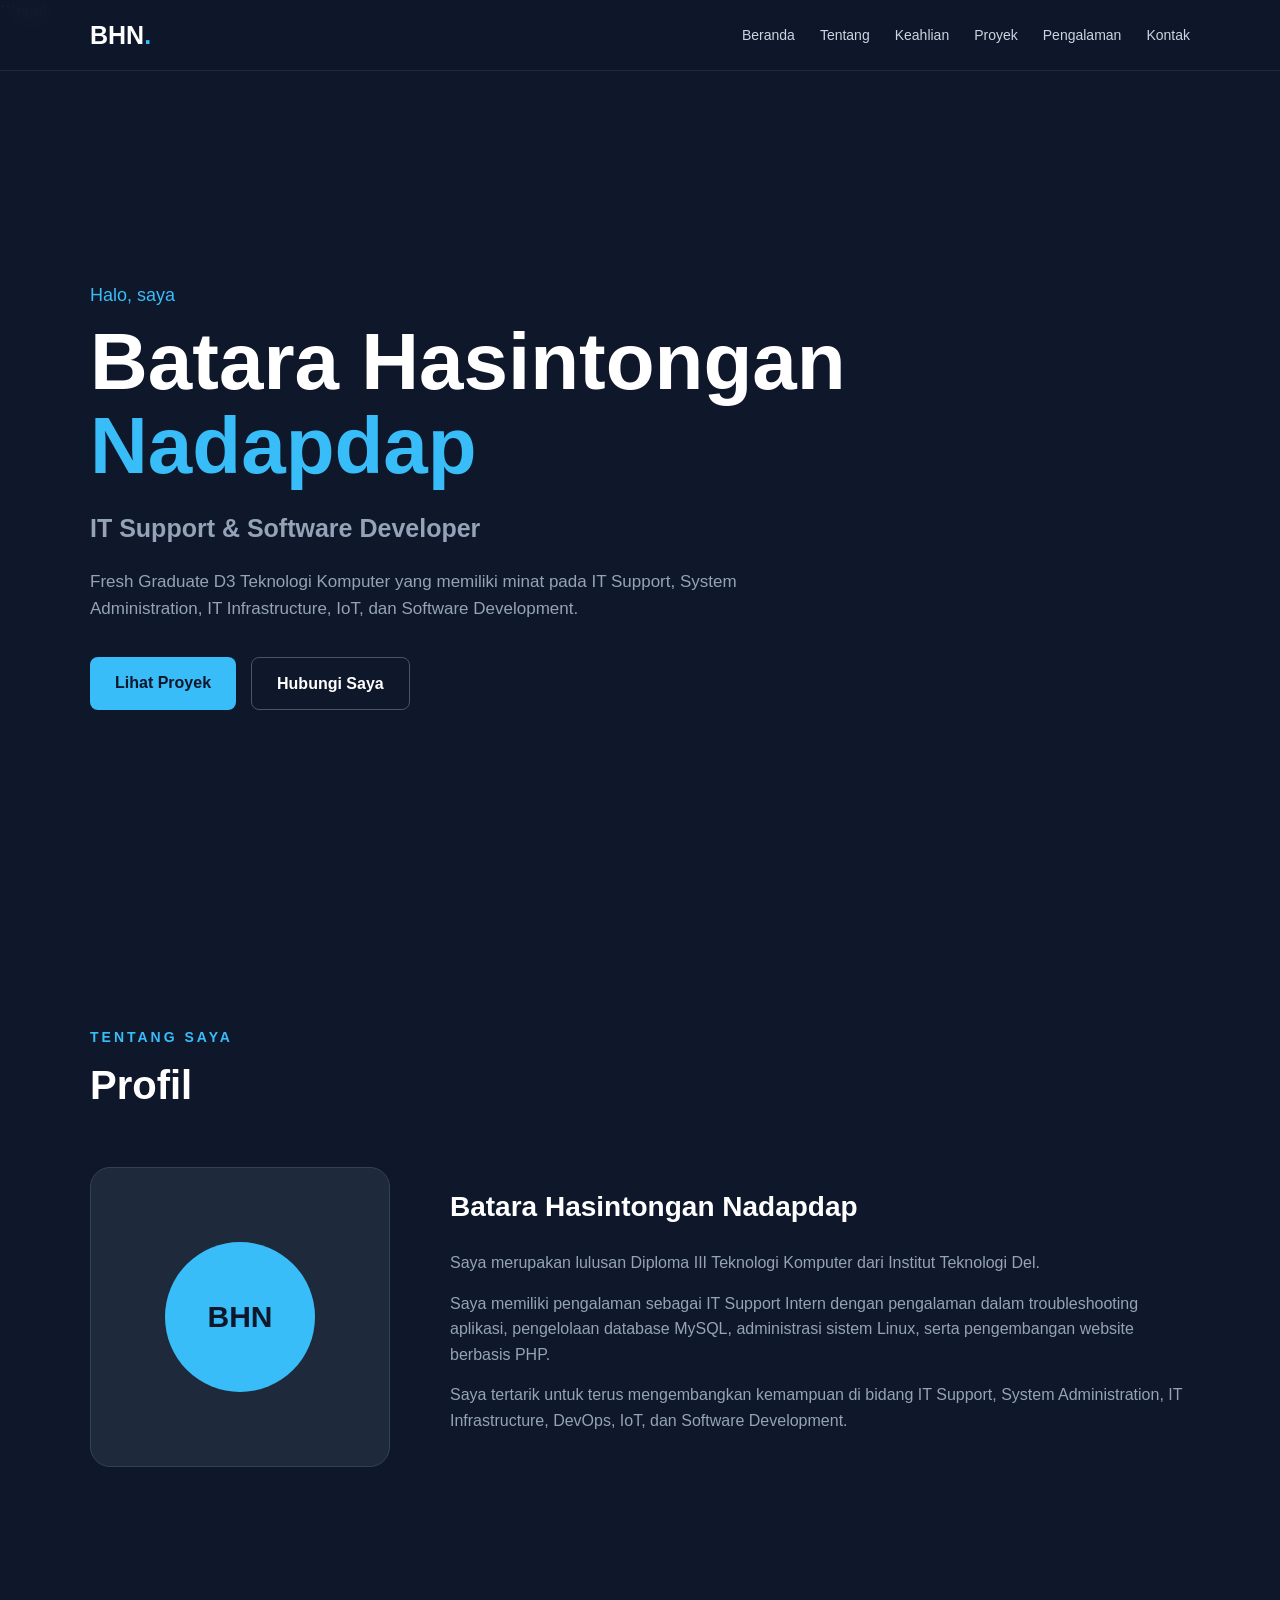
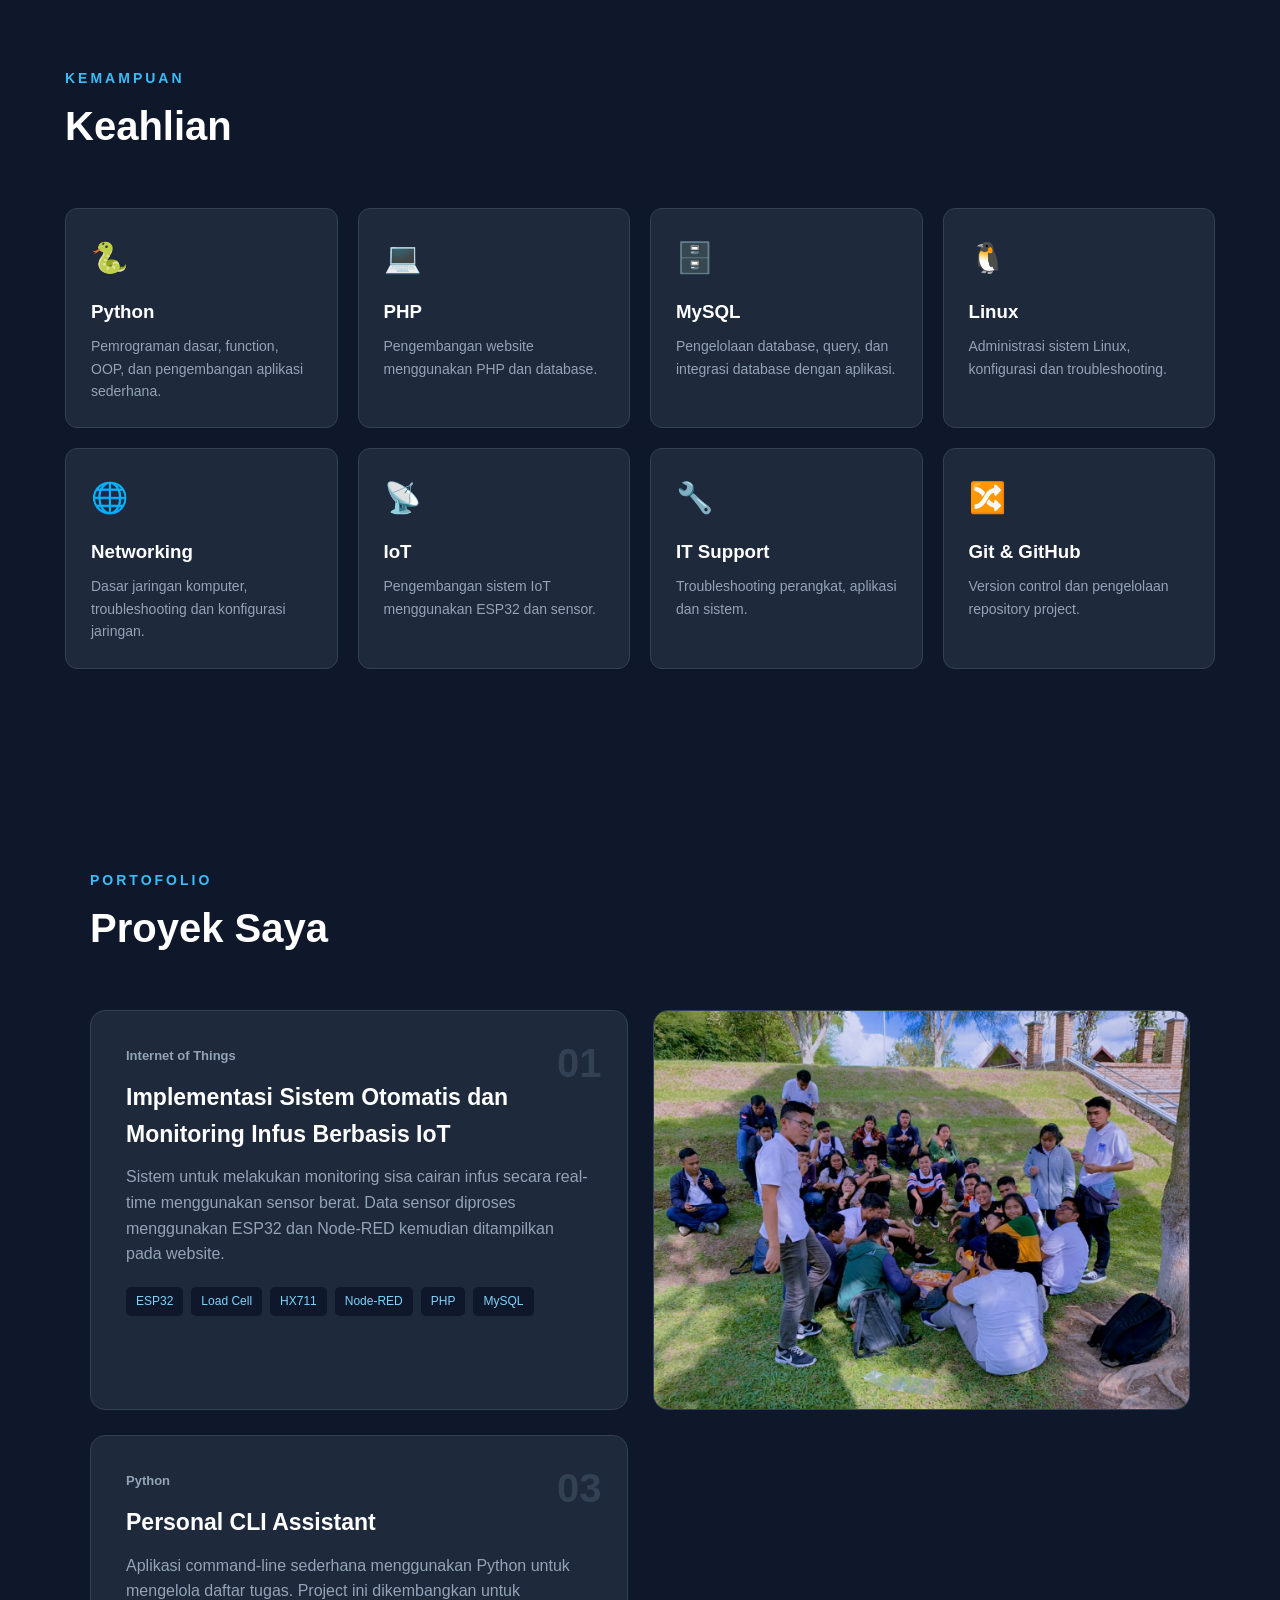
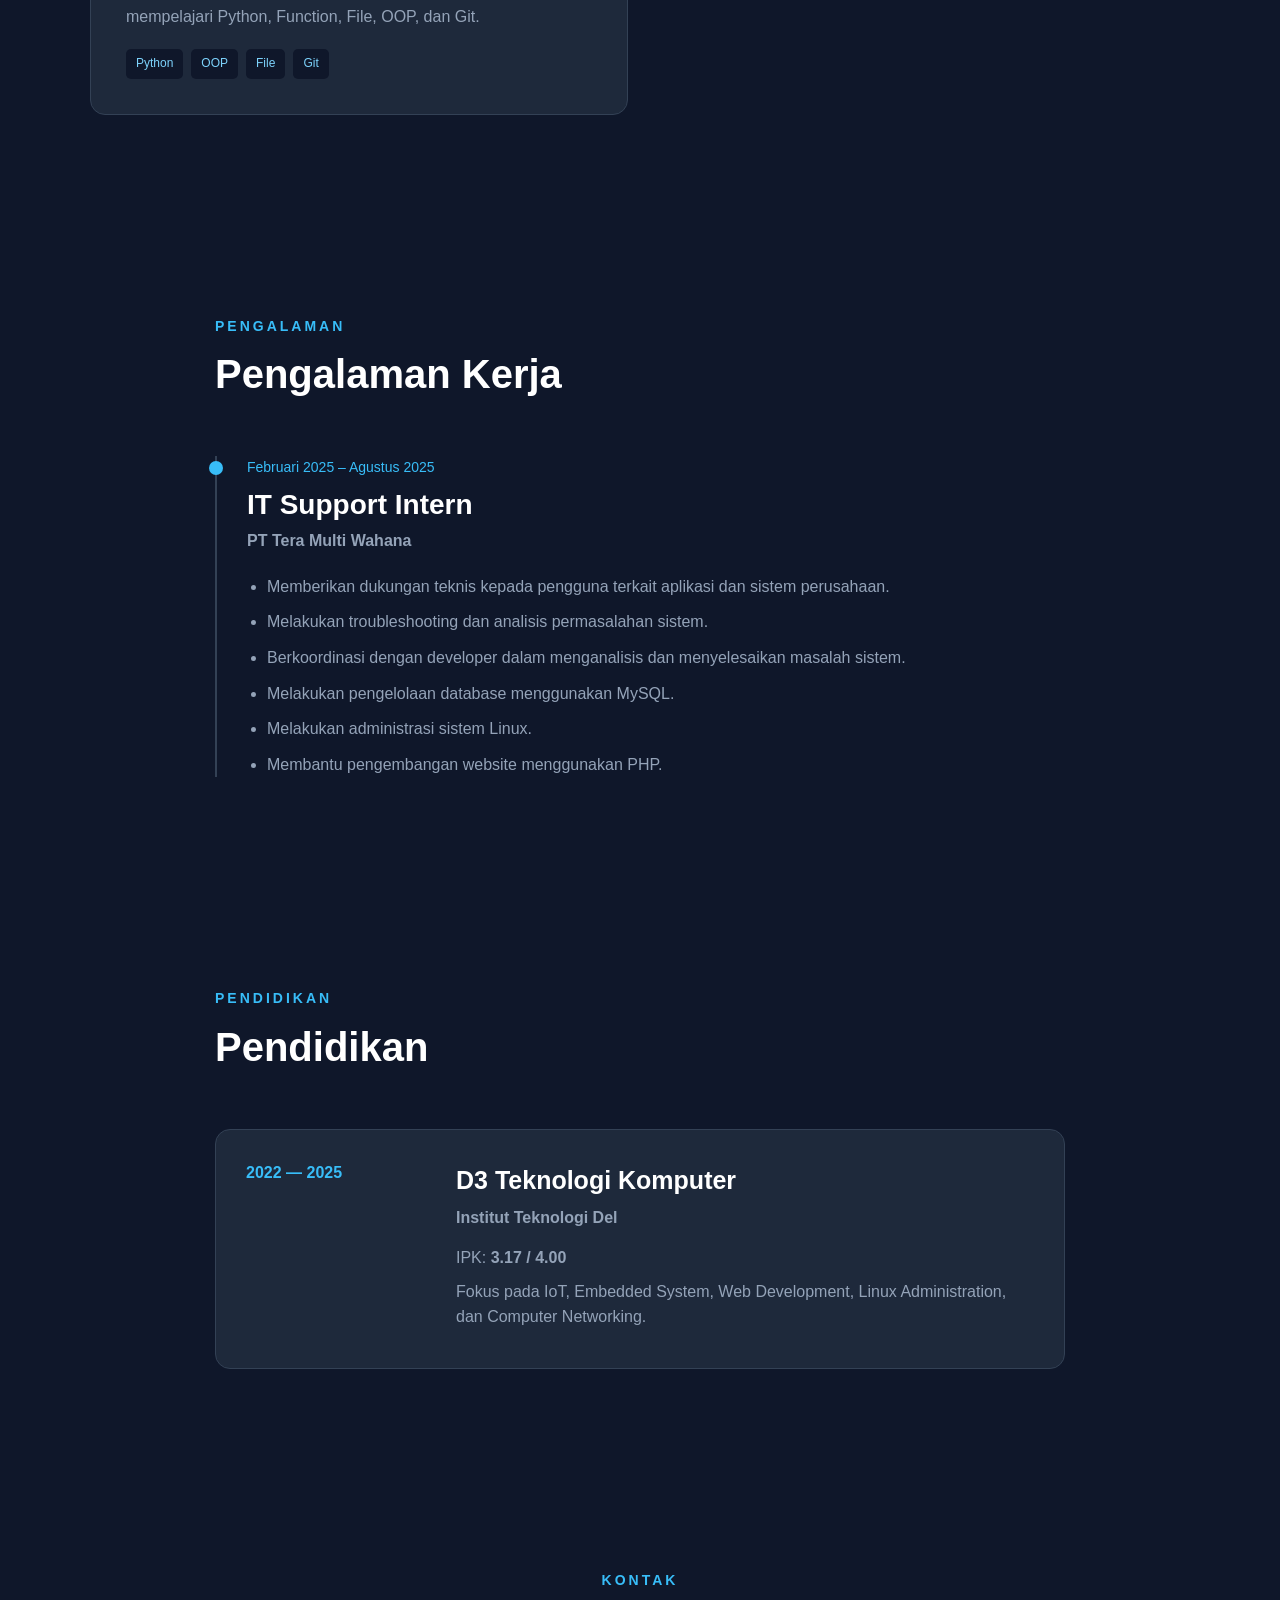
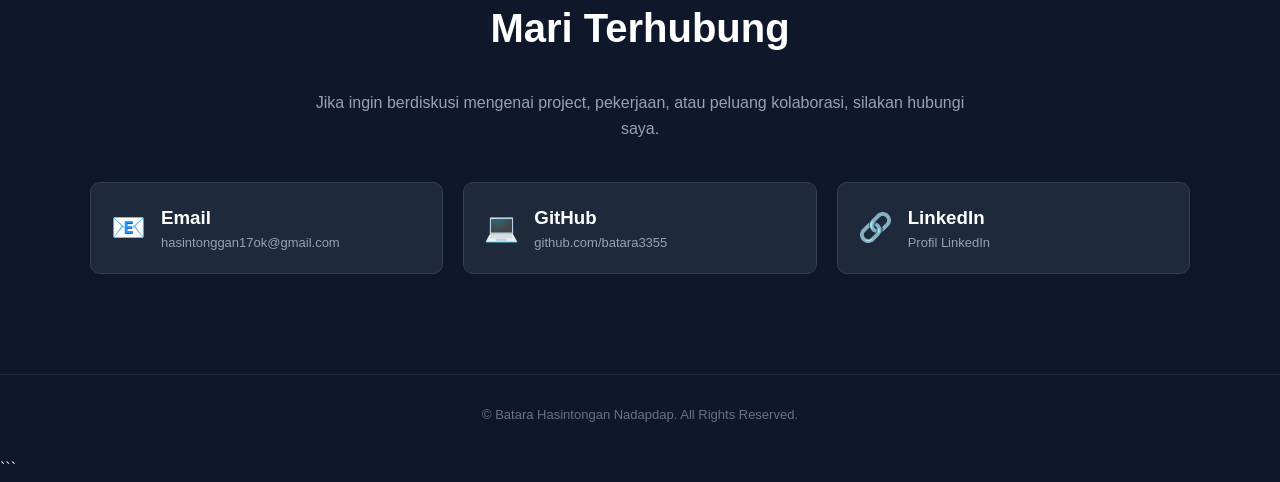
==== Index.html @ ea49879b "uppload Project1" ====
```html
<!DOCTYPE html>
<html lang="id">

<head>
    <meta charset="UTF-8">
    <meta name="viewport" content="width=device-width, initial-scale=1.0">

    <title>Batara Hasintongan Nadapdap | Portfolio</title>

    <link rel="stylesheet" href="style.css">
</head>

<body>

    <!-- NAVBAR -->
    <header>
        <nav class="navbar">
            <div class="logo">BHN<span>.</span></div>

            <ul class="nav-menu">
                <li><a href="#home">Beranda</a></li>
                <li><a href="#about">Tentang</a></li>
                <li><a href="#skills">Keahlian</a></li>
                <li><a href="#projects">Proyek</a></li>
                <li><a href="#experience">Pengalaman</a></li>
                <li><a href="#contact">Kontak</a></li>
            </ul>

            <button class="menu-button" onclick="toggleMenu()">☰</button>
        </nav>
    </header>


    <!-- HERO -->
    <section id="home" class="hero">

        <div class="hero-content">

            <p class="greeting">Halo, saya</p>

            <h1>
                Batara Hasintongan
                <span>Nadapdap</span>
            </h1>

            <h2>IT Support & Software Developer</h2>

            <p class="hero-description">
                Fresh Graduate D3 Teknologi Komputer yang memiliki
                minat pada IT Support, System Administration,
                IT Infrastructure, IoT, dan Software Development.
            </p>

            <div class="hero-buttons">
                <a href="#projects" class="btn primary">
                    Lihat Proyek
                </a>

                <a href="#contact" class="btn secondary">
                    Hubungi Saya
                </a>
            </div>

        </div>

    </section>


    <!-- ABOUT -->
    <section id="about" class="section">

        <div class="section-title">
            <p>TENTANG SAYA</p>
            <h2>Profil</h2>
        </div>

        <div class="about-content">

            <div class="about-card">
                <div class="profile-icon">BHN</div>
            </div>

            <div class="about-text">

                <h3>Batara Hasintongan Nadapdap</h3>

                <p>
                    Saya merupakan lulusan Diploma III Teknologi Komputer
                    dari Institut Teknologi Del.
                </p>

                <p>
                    Saya memiliki pengalaman sebagai IT Support Intern
                    dengan pengalaman dalam troubleshooting aplikasi,
                    pengelolaan database MySQL, administrasi sistem Linux,
                    serta pengembangan website berbasis PHP.
                </p>

                <p>
                    Saya tertarik untuk terus mengembangkan kemampuan
                    di bidang IT Support, System Administration,
                    IT Infrastructure, DevOps, IoT, dan Software Development.
                </p>

            </div>

        </div>

    </section>


    <!-- SKILLS -->
    <section id="skills" class="section skills-section">

        <div class="section-title">
            <p>KEMAMPUAN</p>
            <h2>Keahlian</h2>
        </div>

        <div class="skills-grid">

            <div class="skill-card">
                <div class="skill-icon">🐍</div>
                <h3>Python</h3>
                <p>
                    Pemrograman dasar, function, OOP,
                    dan pengembangan aplikasi sederhana.
                </p>
            </div>

            <div class="skill-card">
                <div class="skill-icon">💻</div>
                <h3>PHP</h3>
                <p>
                    Pengembangan website menggunakan
                    PHP dan database.
                </p>
            </div>

            <div class="skill-card">
                <div class="skill-icon">🗄️</div>
                <h3>MySQL</h3>
                <p>
                    Pengelolaan database, query,
                    dan integrasi database dengan aplikasi.
                </p>
            </div>

            <div class="skill-card">
                <div class="skill-icon">🐧</div>
                <h3>Linux</h3>
                <p>
                    Administrasi sistem Linux,
                    konfigurasi dan troubleshooting.
                </p>
            </div>

            <div class="skill-card">
                <div class="skill-icon">🌐</div>
                <h3>Networking</h3>
                <p>
                    Dasar jaringan komputer,
                    troubleshooting dan konfigurasi jaringan.
                </p>
            </div>

            <div class="skill-card">
                <div class="skill-icon">📡</div>
                <h3>IoT</h3>
                <p>
                    Pengembangan sistem IoT menggunakan
                    ESP32 dan sensor.
                </p>
            </div>

            <div class="skill-card">
                <div class="skill-icon">🔧</div>
                <h3>IT Support</h3>
                <p>
                    Troubleshooting perangkat,
                    aplikasi dan sistem.
                </p>
            </div>

            <div class="skill-card">
                <div class="skill-icon">🔀</div>
                <h3>Git & GitHub</h3>
                <p>
                    Version control dan pengelolaan
                    repository project.
                </p>
            </div>

        </div>

    </section>


    <!-- PROJECTS -->
    <section id="projects" class="section">

        <div class="section-title">
            <p>PORTOFOLIO</p>
            <h2>Proyek Saya</h2>
        </div>

        <div class="projects-grid">

            <!-- PROJECT 1 -->
            <article class="project-card">

                <div class="project-number">
                    01
                </div>

                <div class="project-content">

                    <p class="project-category">
                        Internet of Things
                    </p>

                    <h3>
                        Implementasi Sistem Otomatis
                        dan Monitoring Infus Berbasis IoT
                    </h3>

                    <p>
                        Sistem untuk melakukan monitoring sisa cairan
                        infus secara real-time menggunakan sensor berat.
                        Data sensor diproses menggunakan ESP32 dan
                        Node-RED kemudian ditampilkan pada website.
                    </p>

                    <div class="tags">
                        <span>ESP32</span>
                        <span>Load Cell</span>
                        <span>HX711</span>
                        <span>Node-RED</span>
                        <span>PHP</span>
                        <span>MySQL</span>
                    </div>

                </div>

            </article>

            <!-- <a href="#" target="_blank" class="project-link"> -->
            <a href="#" class="project-link">
                <article class="project-card project-image-card">

                    <!-- GAMBAR PROJECT -->
                    <img src="images/people.jpg" alt="Danau Toba Tourism Website" class="project-image">

                    <!-- OVERLAY -->
                    <div class="project-overlay">

                        <div class="project-number">
                            02
                        </div>

                        <div class="project-content">

                            <p class="project-category">
                                Web Development
                            </p>

                            <h3>
                                Danau Toba Tourism Website
                            </h3>

                            <p>
                                Website informasi pariwisata Danau Toba
                                yang menyediakan informasi mengenai berbagai
                                destinasi wisata. Data destinasi disimpan
                                menggunakan database MySQL.
                            </p>

                            <div class="tags">
                                <span>PHP</span>
                                <span>MySQL</span>
                                <span>HTML</span>
                                <span>CSS</span>
                            </div>

                            <div class="project-button">
                                Lihat Project →
                            </div>

                        </div>

                    </div>

                </article>

            </a>
            <!-- PROJECT 2 -->
            <!-- <article class="project-card">

                <div class="project-number">
                    02
                </div>

                <div class="project-content">

                    <p class="project-category">
                        Web Development
                    </p>

                    <h3>
                        Danau Toba Tourism Website
                    </h3>

                    <p>
                        Website informasi pariwisata Danau Toba
                        yang menyediakan informasi mengenai berbagai
                        destinasi wisata. Data destinasi disimpan
                        menggunakan database MySQL.
                    </p>

                    <div class="tags">
                        <span>PHP</span>
                        <span>MySQL</span>
                        <span>HTML</span>
                        <span>CSS</span>
                    </div>

                </div>

            </article> -->


            <!-- PROJECT 3 -->
            <article class="project-card">

                <div class="project-number">
                    03
                </div>

                <div class="project-content">

                    <p class="project-category">
                        Python
                    </p>

                    <h3>
                        Personal CLI Assistant
                    </h3>

                    <p>
                        Aplikasi command-line sederhana menggunakan
                        Python untuk mengelola daftar tugas.
                        Project ini dikembangkan untuk mempelajari
                        Python, Function, File, OOP, dan Git.
                    </p>

                    <div class="tags">
                        <span>Python</span>
                        <span>OOP</span>
                        <span>File</span>
                        <span>Git</span>
                    </div>

                </div>

            </article>

        </div>

    </section>


    <!-- EXPERIENCE -->
    <section id="experience" class="section experience-section">

        <div class="section-title">
            <p>PENGALAMAN</p>
            <h2>Pengalaman Kerja</h2>
        </div>

        <div class="timeline">

            <div class="timeline-item">

                <div class="timeline-dot"></div>

                <div class="timeline-content">

                    <span class="timeline-date">
                        Februari 2025 – Agustus 2025
                    </span>

                    <h3>IT Support Intern</h3>

                    <h4>PT Tera Multi Wahana</h4>

                    <ul>
                        <li>
                            Memberikan dukungan teknis kepada pengguna
                            terkait aplikasi dan sistem perusahaan.
                        </li>

                        <li>
                            Melakukan troubleshooting dan analisis
                            permasalahan sistem.
                        </li>

                        <li>
                            Berkoordinasi dengan developer dalam
                            menganalisis dan menyelesaikan masalah sistem.
                        </li>

                        <li>
                            Melakukan pengelolaan database menggunakan MySQL.
                        </li>

                        <li>
                            Melakukan administrasi sistem Linux.
                        </li>

                        <li>
                            Membantu pengembangan website menggunakan PHP.
                        </li>
                    </ul>

                </div>

            </div>

        </div>

    </section>


    <!-- EDUCATION -->
    <section class="section education-section">

        <div class="section-title">
            <p>PENDIDIKAN</p>
            <h2>Pendidikan</h2>
        </div>

        <div class="education-card">

            <div class="education-year">
                2022 — 2025
            </div>

            <div>
                <h3>D3 Teknologi Komputer</h3>

                <h4>Institut Teknologi Del</h4>

                <p>
                    IPK: <strong>3.17 / 4.00</strong>
                </p>

                <p>
                    Fokus pada IoT, Embedded System,
                    Web Development, Linux Administration,
                    dan Computer Networking.
                </p>
            </div>

        </div>

    </section>


    <!-- CONTACT -->
    <section id="contact" class="section contact-section">

        <div class="section-title">
            <p>KONTAK</p>
            <h2>Mari Terhubung</h2>
        </div>

        <p class="contact-description">
            Jika ingin berdiskusi mengenai project, pekerjaan,
            atau peluang kolaborasi, silakan hubungi saya.
        </p>

        <div class="contact-grid">

            <a href="mailto:hasintonggan17ok@gmail.com" class="contact-card">
                <span>📧</span>
                <div>
                    <h3>Email</h3>
                    <p>hasintonggan17ok@gmail.com</p>
                </div>
            </a>


            <a href="https://github.com/batara3355" target="_blank" class="contact-card">
                <span>💻</span>
                <div>
                    <h3>GitHub</h3>
                    <p>github.com/batara3355</p>
                </div>
            </a>


            <a href="https://www.linkedin.com/in/batara-hasintongan-nadapdap-b994792b0/" target="_blank"
                class="contact-card">
                <span>🔗</span>
                <div>
                    <h3>LinkedIn</h3>
                    <p>Profil LinkedIn</p>
                </div>
            </a>

        </div>

    </section>


    <!-- FOOTER -->
    <footer>

        <p>
            © <span id="year"></span>
            Batara Hasintongan Nadapdap.
            All Rights Reserved.
        </p>

    </footer>


    <script src="script.js"></script>

</body>

</html>
```
---- style.css ----
/* ==============================
   RESET
============================== */

* {
    margin: 0;
    padding: 0;
    box-sizing: border-box;
}

html {
    scroll-behavior: smooth;
}

body {
    font-family: Arial, Helvetica, sans-serif;
    background: #0f172a;
    color: #e2e8f0;
    line-height: 1.6;
}


/* ==============================
   NAVBAR
============================== */

header {
    position: fixed;
    top: 0;
    width: 100%;
    z-index: 1000;
    background: rgba(15, 23, 42, 0.92);
    backdrop-filter: blur(10px);
    border-bottom: 1px solid #1e293b;
}

.navbar {
    max-width: 1150px;
    margin: auto;
    height: 70px;

    display: flex;
    align-items: center;
    justify-content: space-between;

    padding: 0 25px;
}

.logo {
    font-size: 25px;
    font-weight: bold;
    color: white;
}

.logo span {
    color: #38bdf8;
}

.nav-menu {
    display: flex;
    list-style: none;
    gap: 25px;
}

.nav-menu a {
    color: #cbd5e1;
    text-decoration: none;
    font-size: 14px;
    transition: 0.3s;
}

.nav-menu a:hover {
    color: #38bdf8;
}

.menu-button {
    display: none;
    border: none;
    background: transparent;
    color: white;
    font-size: 25px;
    cursor: pointer;
}


/* ==============================
   HERO
============================== */

.hero {
    min-height: 100vh;

    display: flex;
    align-items: center;

    max-width: 1150px;
    margin: auto;
    padding: 100px 25px 60px;
}

.hero-content {
    max-width: 800px;
}

.greeting {
    color: #38bdf8;
    font-size: 18px;
    margin-bottom: 10px;
}

.hero h1 {
    font-size: clamp(45px, 8vw, 80px);
    line-height: 1.05;
    color: white;
}

.hero h1 span {
    display: block;
    color: #38bdf8;
}

.hero h2 {
    margin-top: 20px;
    font-size: 25px;
    color: #94a3b8;
}

.hero-description {
    margin-top: 20px;
    max-width: 700px;
    color: #94a3b8;
    font-size: 17px;
}

.hero-buttons {
    display: flex;
    gap: 15px;
    margin-top: 35px;
}

.btn {
    padding: 13px 25px;
    border-radius: 8px;
    text-decoration: none;
    font-weight: bold;
    transition: 0.3s;
}

.btn.primary {
    background: #38bdf8;
    color: #0f172a;
}

.btn.primary:hover {
    transform: translateY(-3px);
}

.btn.secondary {
    border: 1px solid #475569;
    color: white;
}

.btn.secondary:hover {
    border-color: #38bdf8;
    color: #38bdf8;
}


/* ==============================
   SECTION
============================== */

.section {
    max-width: 1150px;
    margin: auto;
    padding: 100px 25px;
}

.section-title {
    margin-bottom: 50px;
}

.section-title p {
    color: #38bdf8;
    font-size: 14px;
    font-weight: bold;
    letter-spacing: 3px;
}

.section-title h2 {
    margin-top: 5px;
    font-size: 40px;
    color: white;
}


/* ==============================
   ABOUT
============================== */

.about-content {
    display: grid;
    grid-template-columns: 300px 1fr;
    gap: 60px;
    align-items: center;
}

.about-card {
    height: 300px;

    display: flex;
    align-items: center;
    justify-content: center;

    background: #1e293b;
    border: 1px solid #334155;
    border-radius: 20px;
}

.profile-icon {
    width: 150px;
    height: 150px;

    display: flex;
    align-items: center;
    justify-content: center;

    border-radius: 50%;

    background: #38bdf8;
    color: #0f172a;

    font-size: 30px;
    font-weight: bold;
}

.about-text h3 {
    font-size: 28px;
    color: white;
    margin-bottom: 20px;
}

.about-text p {
    margin-bottom: 15px;
    color: #94a3b8;
}


/* ==============================
   SKILLS
============================== */

.skills-section {
    max-width: 1200px;
}

.skills-grid {
    display: grid;
    grid-template-columns: repeat(4, 1fr);
    gap: 20px;
}

.skill-card {
    background: #1e293b;
    border: 1px solid #334155;
    border-radius: 12px;
    padding: 25px;
    transition: 0.3s;
}

.skill-card:hover {
    transform: translateY(-7px);
    border-color: #38bdf8;
}

.skill-icon {
    font-size: 30px;
    margin-bottom: 15px;
}

.skill-card h3 {
    color: white;
    margin-bottom: 8px;
}

.skill-card p {
    color: #94a3b8;
    font-size: 14px;
}


/* ==============================
   PROJECTS
============================== */

.projects-grid {
    display: grid;
    grid-template-columns: repeat(2, 1fr);
    gap: 25px;
}

.project-card {
    position: relative;

    background: #1e293b;
    border: 1px solid #334155;

    border-radius: 15px;
    padding: 35px;

    overflow: hidden;

    transition: 0.3s;
}

.project-card:hover {
    transform: translateY(-7px);
    border-color: #38bdf8;
}

.project-number {
    position: absolute;
    top: 20px;
    right: 25px;

    font-size: 40px;
    font-weight: bold;

    color: #334155;
}

.project-category {
    color: #38bdf8;
    font-size: 13px;
    font-weight: bold;
}

.project-content h3 {
    margin: 12px 0;
    color: white;
    font-size: 23px;
}

.project-content p {
    color: #94a3b8;
}

.tags {
    display: flex;
    flex-wrap: wrap;
    gap: 8px;

    margin-top: 20px;
}

.tags span {
    padding: 5px 10px;

    border-radius: 5px;

    background: #0f172a;
    color: #7dd3fc;

    font-size: 12px;
}


/* ==============================
   EXPERIENCE
============================== */

.experience-section {
    max-width: 900px;
}

.timeline {
    border-left: 2px solid #334155;
    padding-left: 30px;
}

.timeline-item {
    position: relative;
}

.timeline-dot {
    position: absolute;

    width: 14px;
    height: 14px;

    border-radius: 50%;

    background: #38bdf8;

    left: -38px;
    top: 5px;
}

.timeline-date {
    color: #38bdf8;
    font-size: 14px;
}

.timeline-content h3 {
    color: white;
    font-size: 28px;
    margin-top: 5px;
}

.timeline-content h4 {
    color: #94a3b8;
    margin-bottom: 20px;
}

.timeline-content ul {
    padding-left: 20px;
    color: #94a3b8;
}

.timeline-content li {
    margin-bottom: 10px;
}

/* ==============================
   PROJECT IMAGE HOVER
============================== */

.project-link {
    display: block;
    text-decoration: none;
    color: inherit;
}

.project-image-card {
    position: relative;
    height: 400px;
    padding: 0;
    overflow: hidden;
    cursor: pointer;
}

/* GAMBAR */

.project-image {
    width: 100%;
    height: 100%;
    object-fit: cover;
    display: block;

    transition: transform 0.5s ease;
}


/* OVERLAY */

.project-overlay {
    position: absolute;

    inset: 0;

    display: flex;
    align-items: flex-end;

    padding: 35px;

    background: linear-gradient(to top,
            rgba(15, 23, 42, 0.98),
            rgba(15, 23, 42, 0.7),
            rgba(15, 23, 42, 0.1));

    opacity: 0;

    transition: opacity 0.4s ease;
}


/* KONTEN */

.project-overlay .project-content {
    transform: translateY(30px);

    transition: transform 0.4s ease;
}


/* HOVER */

.project-image-card:hover .project-overlay {
    opacity: 1;
}

.project-image-card:hover .project-image {
    transform: scale(1.08);
}

.project-image-card:hover .project-content {
    transform: translateY(0);
}


/* NOMOR PROJECT */

.project-image-card .project-number {
    top: 20px;
    right: 25px;
}


/* BUTTON */

.project-button {
    display: inline-block;

    margin-top: 20px;

    padding: 9px 16px;

    border: 1px solid #38bdf8;
    border-radius: 6px;

    color: #38bdf8;

    font-size: 13px;
    font-weight: bold;

    transition: 0.3s;
}

.project-button:hover {
    background: #38bdf8;
    color: #0f172a;
}

/* ==============================
   EDUCATION
============================== */

.education-section {
    max-width: 900px;
}

.education-card {
    display: grid;
    grid-template-columns: 180px 1fr;
    gap: 30px;

    background: #1e293b;
    border: 1px solid #334155;

    border-radius: 15px;
    padding: 30px;
}

.education-year {
    color: #38bdf8;
    font-weight: bold;
}

.education-card h3 {
    color: white;
    font-size: 25px;
}

.education-card h4 {
    color: #94a3b8;
    margin: 5px 0 15px;
}

.education-card p {
    color: #94a3b8;
    margin-bottom: 8px;
}


/* ==============================
   CONTACT
============================== */

.contact-section {
    text-align: center;
}

.contact-description {
    max-width: 650px;
    margin: -20px auto 40px;
    color: #94a3b8;
}

.contact-grid {
    display: grid;
    grid-template-columns: repeat(3, 1fr);
    gap: 20px;
}

.contact-card {
    display: flex;
    align-items: center;
    gap: 15px;

    text-align: left;

    padding: 20px;

    background: #1e293b;
    border: 1px solid #334155;

    border-radius: 10px;

    text-decoration: none;

    transition: 0.3s;
}

.contact-card:hover {
    border-color: #38bdf8;
    transform: translateY(-5px);
}

.contact-card>span {
    font-size: 28px;
}

.contact-card h3 {
    color: white;
}

.contact-card p {
    color: #94a3b8;
    font-size: 13px;
}


/* ==============================
   FOOTER
============================== */

footer {
    border-top: 1px solid #1e293b;

    padding: 30px 20px;

    text-align: center;

    color: #64748b;

    font-size: 13px;
}


/* ==============================
   RESPONSIVE
============================== */

@media (max-width: 900px) {

    .nav-menu {
        position: absolute;

        top: 70px;
        left: 0;

        width: 100%;

        display: none;
        flex-direction: column;

        background: #0f172a;

        padding: 20px;

        border-bottom: 1px solid #1e293b;
    }

    .nav-menu.active {
        display: flex;
    }

    .menu-button {
        display: block;
    }

    .skills-grid {
        grid-template-columns: repeat(2, 1fr);
    }

    .contact-grid {
        grid-template-columns: 1fr;
    }
}


@media (max-width: 650px) {

    .hero h1 {
        font-size: 45px;
    }

    .hero h2 {
        font-size: 20px;
    }

    .hero-buttons {
        flex-direction: column;
    }

    .btn {
        text-align: center;
    }

    .about-content {
        grid-template-columns: 1fr;
    }

    .about-card {
        height: 220px;
    }

    .skills-grid {
        grid-template-columns: 1fr;
    }

    .projects-grid {
        grid-template-columns: 1fr;
    }

    .education-card {
        grid-template-columns: 1fr;
    }

    .section-title h2 {
        font-size: 32px;
    }
}
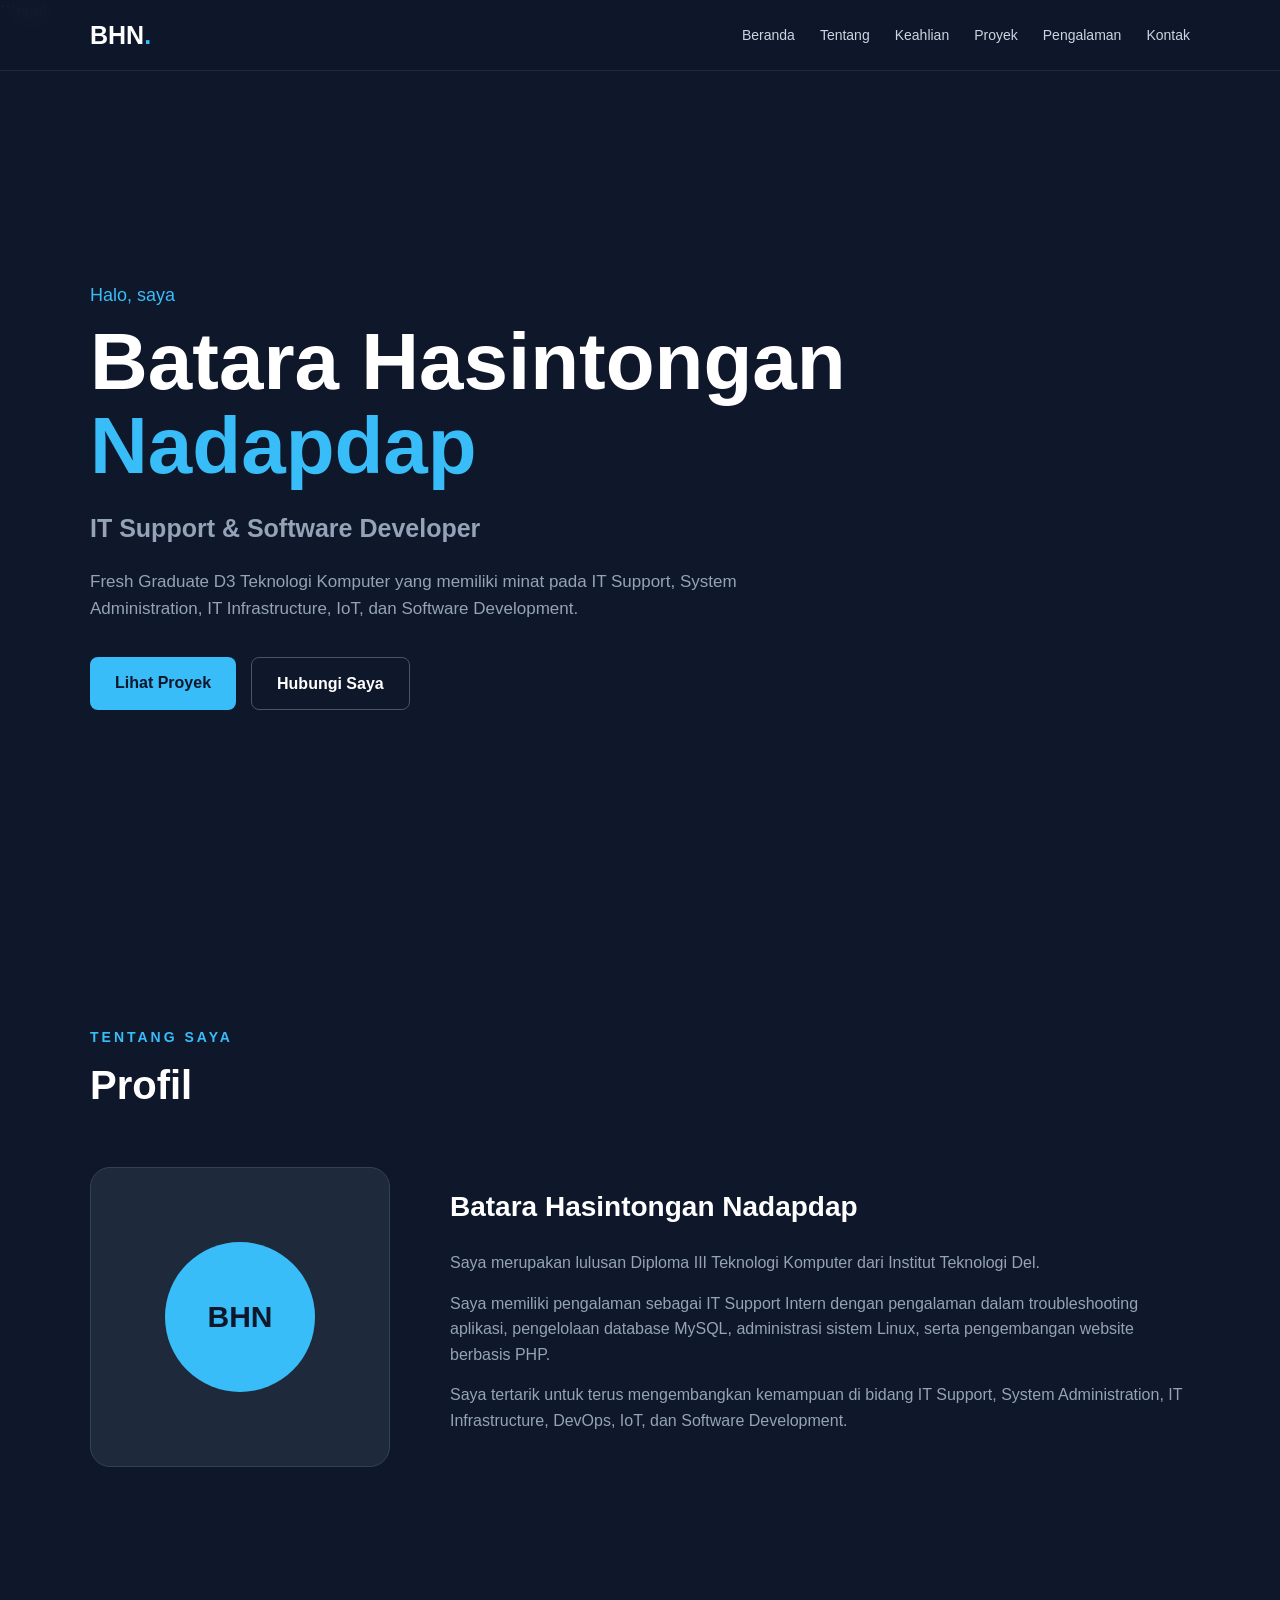
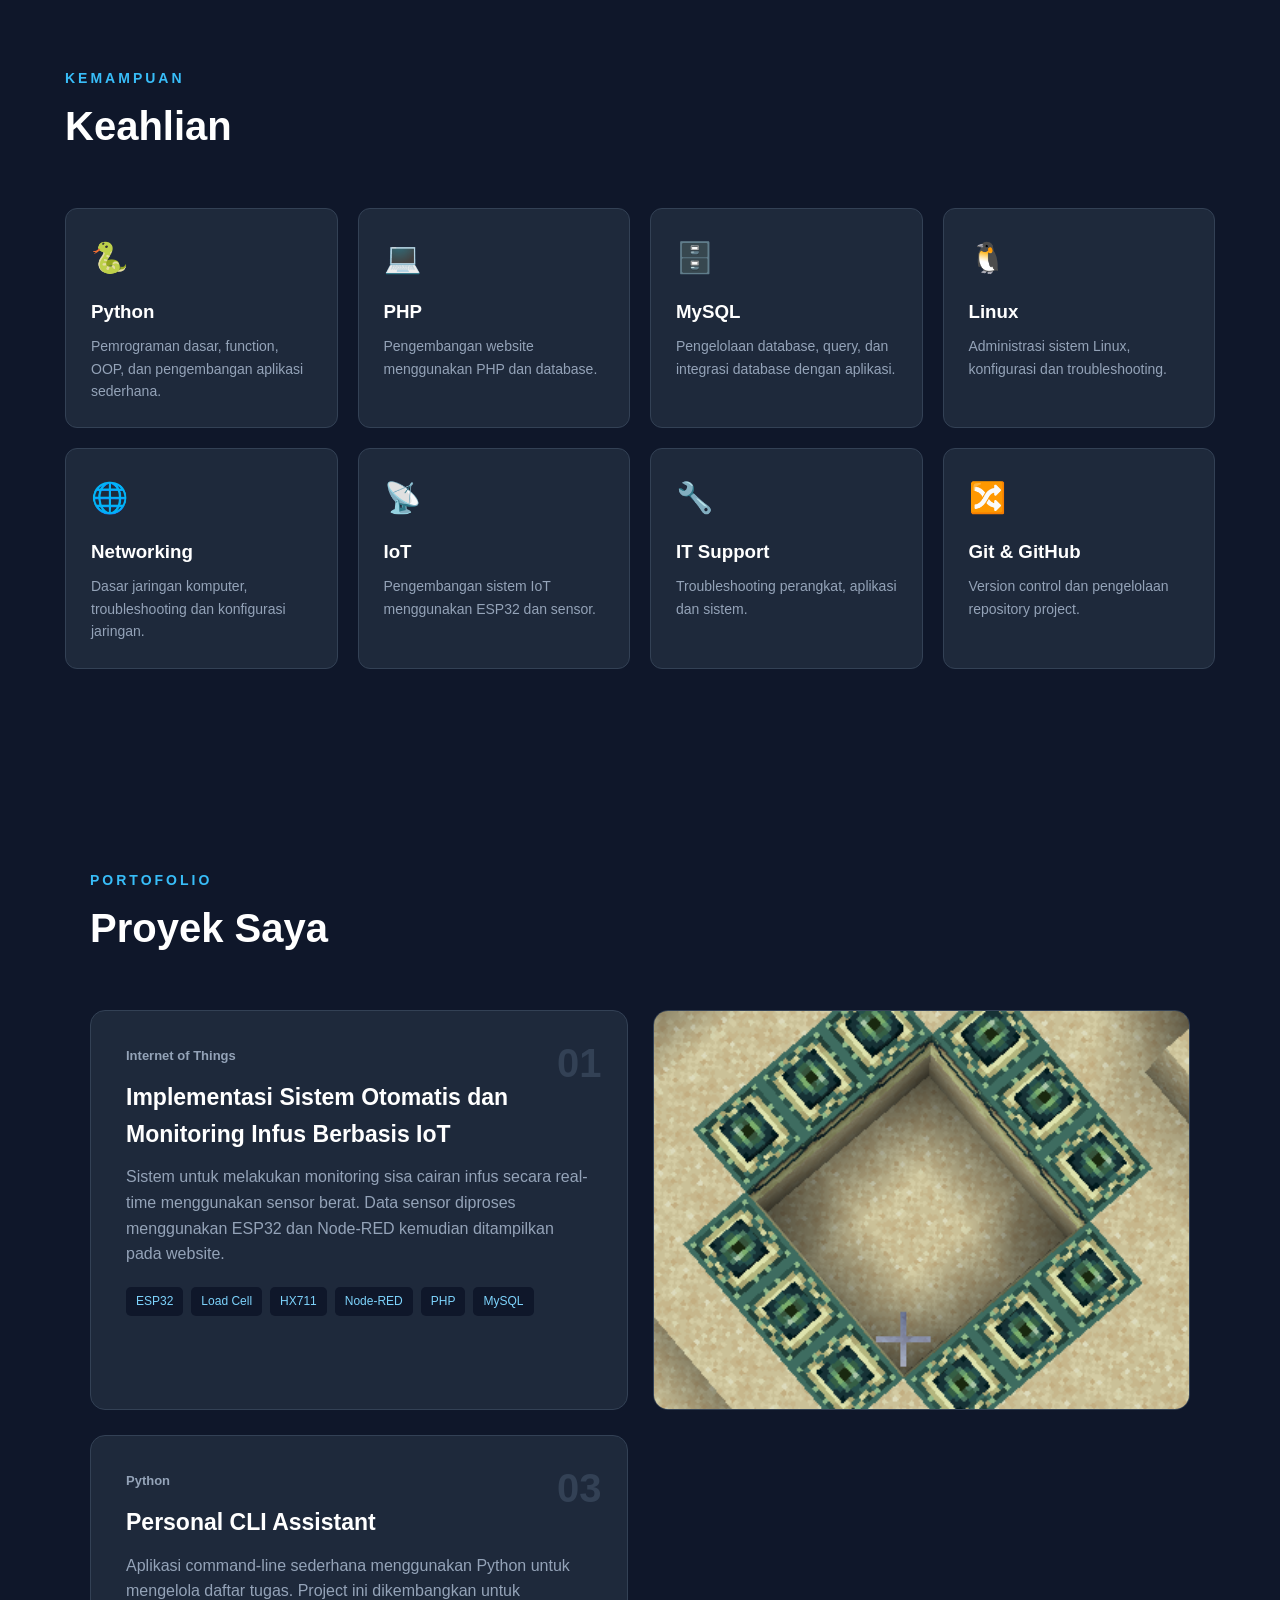
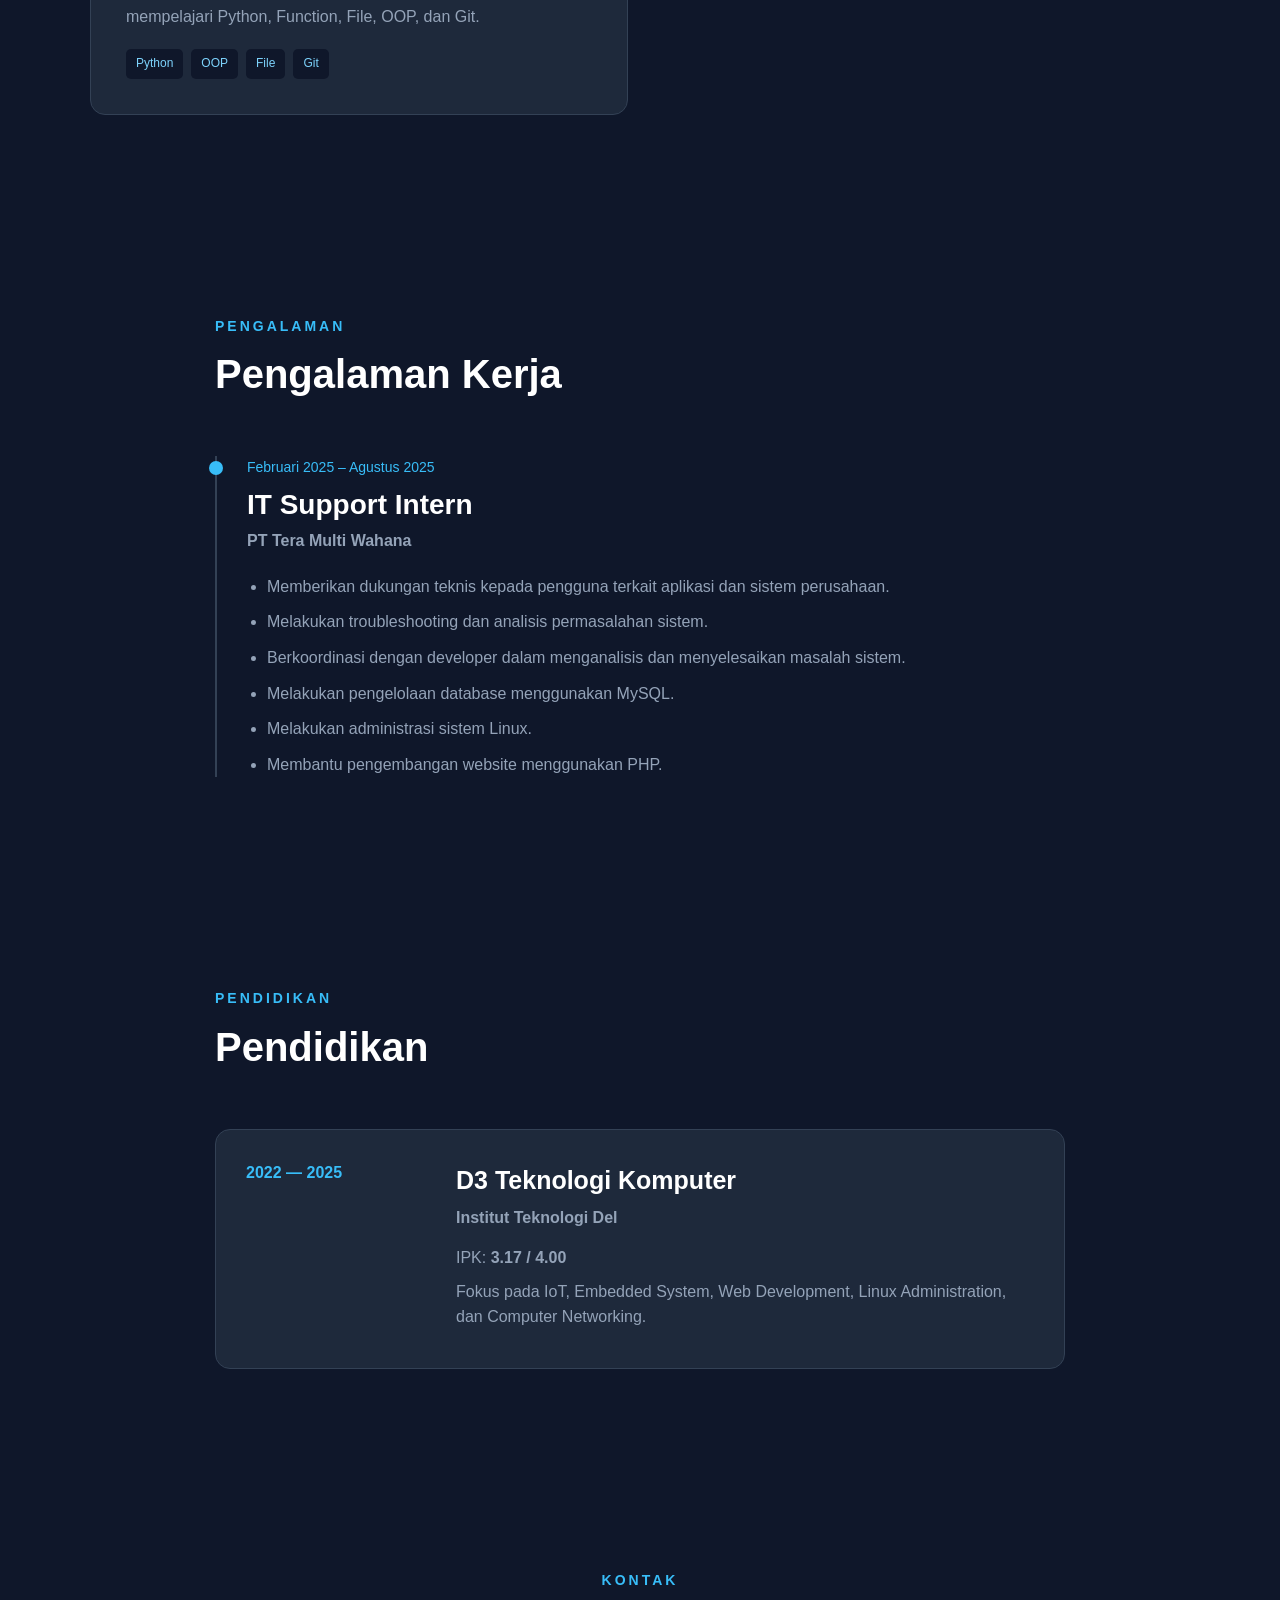
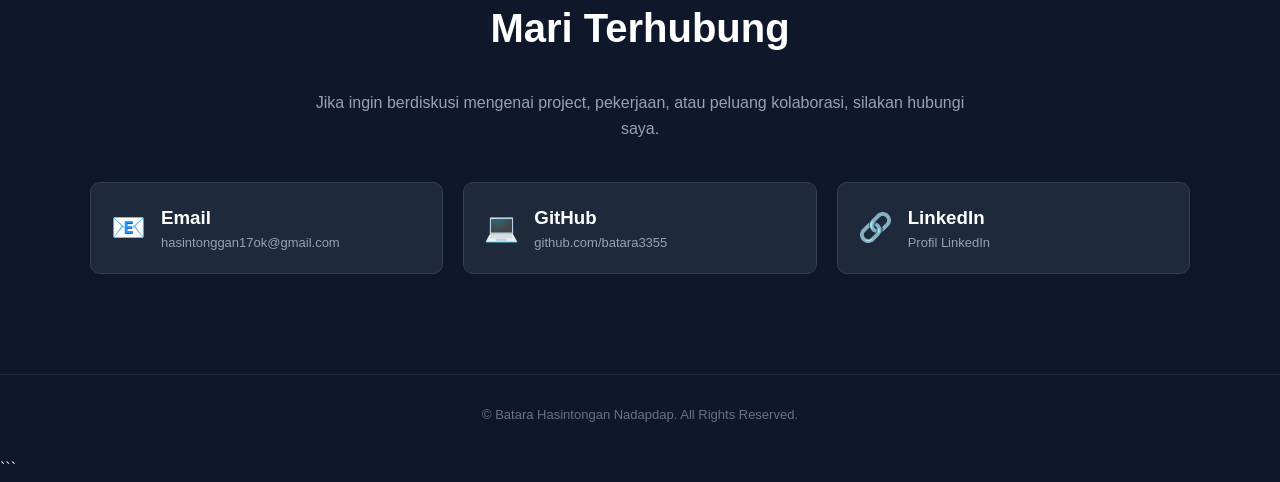
==== commit 5d99fd4a: "Update index.html and gitignore" ====
--- a/Index.html
+++ b/Index.html
@@ -242,7 +242,7 @@
                     </div>
 
                 </div>
-
+                <!-- contoh -->
             </article>
 
             <!-- <a href="#" target="_blank" class="project-link"> -->
@@ -250,7 +250,7 @@
                 <article class="project-card project-image-card">
 
                     <!-- GAMBAR PROJECT -->
-                    <img src="images/people.jpg" alt="Danau Toba Tourism Website" class="project-image">
+                    <img src="images/people.png" alt="Danau Toba Tourism Website" class="project-image">
 
                     <!-- OVERLAY -->
                     <div class="project-overlay">
